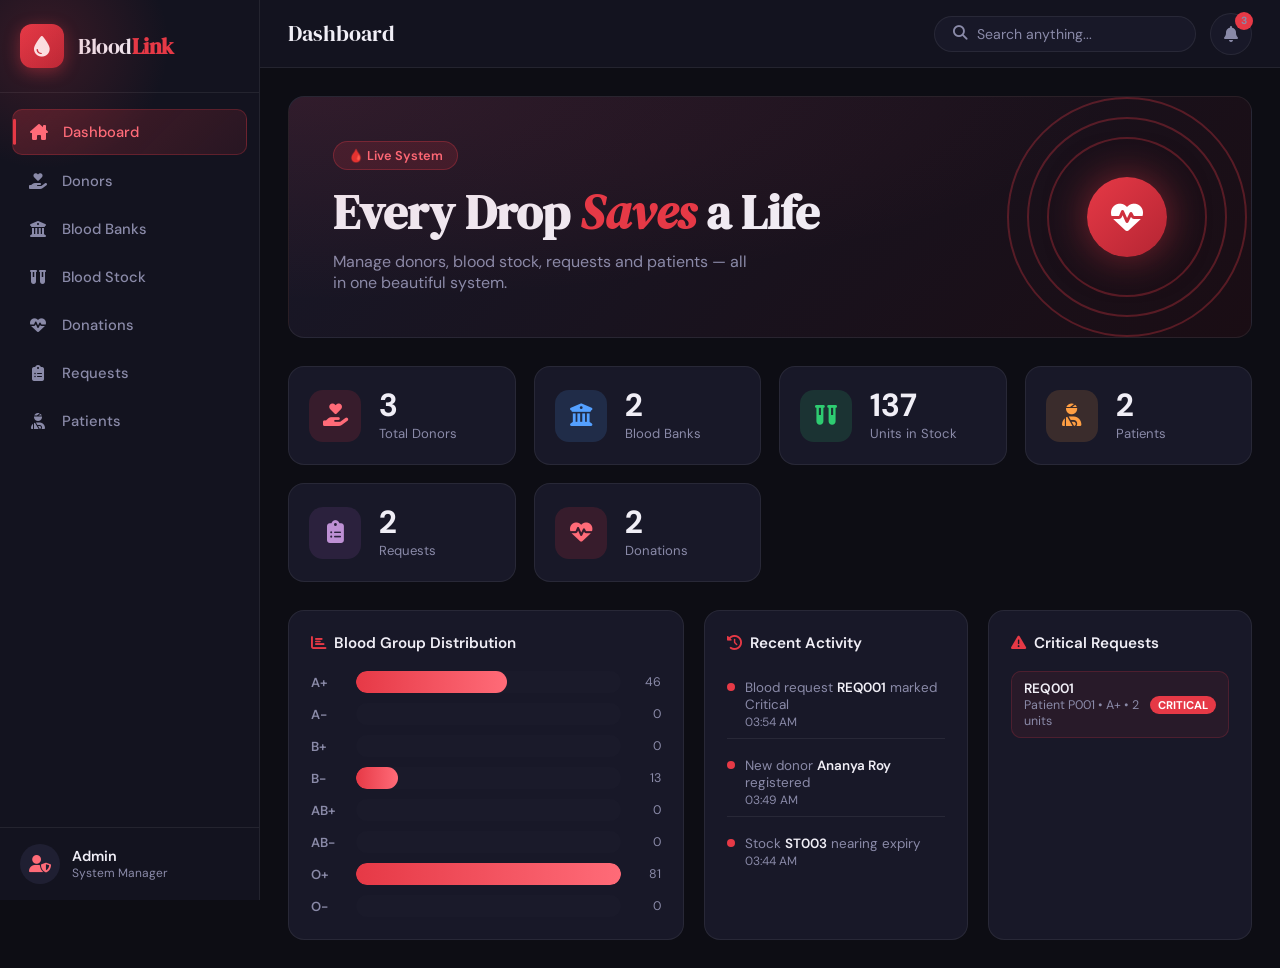
==== index.html @ aa227286 "initial commit" ====
<!DOCTYPE html>
<html lang="en">
<head>
  <meta charset="UTF-8" />
  <meta name="viewport" content="width=device-width, initial-scale=1.0"/>
  <title>BloodLink – Blood Management System</title>
  <link rel="stylesheet" href="style.css" />
  <link href="https://fonts.googleapis.com/css2?family=DM+Serif+Display:ital@0;1&family=DM+Sans:wght@300;400;500;600;700&display=swap" rel="stylesheet"/>
  <link rel="stylesheet" href="https://cdnjs.cloudflare.com/ajax/libs/font-awesome/6.5.0/css/all.min.css"/>
</head>
<body>

<!-- SIDEBAR -->
<aside class="sidebar" id="sidebar">
  <div class="sidebar-logo">
    <div class="logo-icon">
      <i class="fa-solid fa-droplet"></i>
    </div>
    <span class="logo-text">Blood<strong>Link</strong></span>
  </div>
  <nav class="sidebar-nav">
    <a href="#" class="nav-item active" data-section="dashboard"><i class="fa-solid fa-house-chimney"></i><span>Dashboard</span></a>
    <a href="#" class="nav-item" data-section="donors"><i class="fa-solid fa-hand-holding-heart"></i><span>Donors</span></a>
    <a href="#" class="nav-item" data-section="bloodbanks"><i class="fa-solid fa-building-columns"></i><span>Blood Banks</span></a>
    <a href="#" class="nav-item" data-section="bloodstock"><i class="fa-solid fa-vials"></i><span>Blood Stock</span></a>
    <a href="#" class="nav-item" data-section="donations"><i class="fa-solid fa-heart-pulse"></i><span>Donations</span></a>
    <a href="#" class="nav-item" data-section="requests"><i class="fa-solid fa-clipboard-list"></i><span>Requests</span></a>
    <a href="#" class="nav-item" data-section="patients"><i class="fa-solid fa-user-injured"></i><span>Patients</span></a>
  </nav>
  <div class="sidebar-footer">
    <div class="user-info">
      <div class="user-avatar"><i class="fa-solid fa-user-shield"></i></div>
      <div>
        <div class="user-name">Admin</div>
        <div class="user-role">System Manager</div>
      </div>
    </div>
  </div>
</aside>

<!-- MOBILE OVERLAY -->
<div class="overlay" id="overlay" onclick="closeSidebar()"></div>

<!-- MAIN CONTENT -->
<main class="main" id="main">
  <!-- TOPBAR -->
  <header class="topbar">
    <div class="topbar-left">
      <button class="menu-btn" onclick="toggleSidebar()"><i class="fa-solid fa-bars"></i></button>
      <div class="page-title" id="page-title">Dashboard</div>
    </div>
    <div class="topbar-right">
      <div class="search-bar">
        <i class="fa-solid fa-magnifying-glass"></i>
        <input type="text" placeholder="Search anything..." id="global-search"/>
      </div>
      <button class="notif-btn"><i class="fa-solid fa-bell"></i><span class="badge">3</span></button>
    </div>
  </header>

  <!-- ===================== DASHBOARD ===================== -->
  <section class="section active" id="section-dashboard">
    <div class="hero-banner">
      <div class="hero-text">
        <div class="hero-tag">🩸 Live System</div>
        <h1>Every Drop <em>Saves</em> a Life</h1>
        <p>Manage donors, blood stock, requests and patients — all in one beautiful system.</p>
      </div>
      <div class="hero-art">
        <div class="pulse-ring"></div>
        <div class="pulse-ring r2"></div>
        <div class="pulse-ring r3"></div>
        <div class="heart-icon"><i class="fa-solid fa-heart-pulse"></i></div>
      </div>
    </div>

    <div class="stats-grid">
      <div class="stat-card c1"><div class="stat-icon"><i class="fa-solid fa-hand-holding-heart"></i></div><div class="stat-info"><div class="stat-num" id="s-donors">0</div><div class="stat-label">Total Donors</div></div></div>
      <div class="stat-card c2"><div class="stat-icon"><i class="fa-solid fa-building-columns"></i></div><div class="stat-info"><div class="stat-num" id="s-banks">0</div><div class="stat-label">Blood Banks</div></div></div>
      <div class="stat-card c3"><div class="stat-icon"><i class="fa-solid fa-vials"></i></div><div class="stat-info"><div class="stat-num" id="s-stock">0</div><div class="stat-label">Units in Stock</div></div></div>
      <div class="stat-card c4"><div class="stat-icon"><i class="fa-solid fa-user-injured"></i></div><div class="stat-info"><div class="stat-num" id="s-patients">0</div><div class="stat-label">Patients</div></div></div>
      <div class="stat-card c5"><div class="stat-icon"><i class="fa-solid fa-clipboard-list"></i></div><div class="stat-info"><div class="stat-num" id="s-requests">0</div><div class="stat-label">Requests</div></div></div>
      <div class="stat-card c6"><div class="stat-icon"><i class="fa-solid fa-heart-pulse"></i></div><div class="stat-info"><div class="stat-num" id="s-donations">0</div><div class="stat-label">Donations</div></div></div>
    </div>

    <div class="dashboard-bottom">
      <div class="dash-card">
        <h3><i class="fa-solid fa-chart-bar"></i> Blood Group Distribution</h3>
        <div class="blood-chart" id="blood-chart"></div>
      </div>
      <div class="dash-card">
        <h3><i class="fa-solid fa-clock-rotate-left"></i> Recent Activity</h3>
        <ul class="activity-list" id="activity-list">
          <li class="empty-state"><i class="fa-solid fa-inbox"></i> No recent activity</li>
        </ul>
      </div>
      <div class="dash-card">
        <h3><i class="fa-solid fa-triangle-exclamation"></i> Critical Requests</h3>
        <ul class="critical-list" id="critical-list">
          <li class="empty-state"><i class="fa-solid fa-check-circle"></i> No critical requests</li>
        </ul>
      </div>
    </div>
  </section>

  <!-- ===================== DONORS ===================== -->
  <section class="section" id="section-donors">
    <div class="section-header">
      <div>
        <h2>Donors</h2>
        <p>Manage all registered blood donors</p>
      </div>
      <button class="btn-primary" onclick="openModal('donor-modal')"><i class="fa-solid fa-plus"></i> Add Donor</button>
    </div>
    <div class="filter-bar">
      <input type="text" class="filter-input" placeholder="Search donors..." oninput="filterTable('donors-table', this.value)"/>
      <select class="filter-select" id="donor-bg-filter" onchange="filterByBG('donors-table','donor-bg-filter',4)">
        <option value="">All Blood Groups</option>
        <option>A+</option><option>A-</option><option>B+</option><option>B-</option>
        <option>AB+</option><option>AB-</option><option>O+</option><option>O-</option>
      </select>
    </div>
    <div class="table-wrapper">
      <table class="data-table" id="donors-table">
        <thead><tr><th>ID</th><th>Name</th><th>Age</th><th>Gender</th><th>Blood Group</th><th>Last Donation</th><th>Eligibility Date</th><th>Actions</th></tr></thead>
        <tbody id="donors-tbody"><tr><td colspan="8" class="no-data"><i class="fa-solid fa-droplet"></i> No donors yet. Add your first donor!</td></tr></tbody>
      </table>
    </div>
  </section>

  <!-- ===================== BLOOD BANKS ===================== -->
  <section class="section" id="section-bloodbanks">
    <div class="section-header">
      <div><h2>Blood Banks</h2><p>Manage all registered blood banks</p></div>
      <button class="btn-primary" onclick="openModal('bank-modal')"><i class="fa-solid fa-plus"></i> Add Bank</button>
    </div>
    <div class="filter-bar">
      <input type="text" class="filter-input" placeholder="Search banks..." oninput="filterTable('banks-table', this.value)"/>
    </div>
    <div class="table-wrapper">
      <table class="data-table" id="banks-table">
        <thead><tr><th>Bank ID</th><th>Name</th><th>Location</th><th>Contact</th><th>Actions</th></tr></thead>
        <tbody id="banks-tbody"><tr><td colspan="5" class="no-data"><i class="fa-solid fa-building-columns"></i> No blood banks registered yet.</td></tr></tbody>
      </table>
    </div>
  </section>

  <!-- ===================== BLOOD STOCK ===================== -->
  <section class="section" id="section-bloodstock">
    <div class="section-header">
      <div><h2>Blood Stock</h2><p>Monitor inventory across all banks</p></div>
      <button class="btn-primary" onclick="openModal('stock-modal')"><i class="fa-solid fa-plus"></i> Add Stock</button>
    </div>
    <div class="filter-bar">
      <input type="text" class="filter-input" placeholder="Search stock..." oninput="filterTable('stock-table', this.value)"/>
      <select class="filter-select" id="stock-bg-filter" onchange="filterByBG('stock-table','stock-bg-filter',4)">
        <option value="">All Blood Groups</option>
        <option>A+</option><option>A-</option><option>B+</option><option>B-</option>
        <option>AB+</option><option>AB-</option><option>O+</option><option>O-</option>
      </select>
    </div>
    <div class="table-wrapper">
      <table class="data-table" id="stock-table">
        <thead><tr><th>Stock ID</th><th>Bank ID</th><th>Blood Group</th><th>Quantity (units)</th><th>Expiry Date</th><th>Last Updated</th><th>Actions</th></tr></thead>
        <tbody id="stock-tbody"><tr><td colspan="7" class="no-data"><i class="fa-solid fa-vials"></i> No stock records yet.</td></tr></tbody>
      </table>
    </div>
  </section>

  <!-- ===================== DONATIONS ===================== -->
  <section class="section" id="section-donations">
    <div class="section-header">
      <div><h2>Donations</h2><p>Track all blood donation events</p></div>
      <button class="btn-primary" onclick="openModal('donation-modal')"><i class="fa-solid fa-plus"></i> Record Donation</button>
    </div>
    <div class="filter-bar">
      <input type="text" class="filter-input" placeholder="Search donations..." oninput="filterTable('donations-table', this.value)"/>
    </div>
    <div class="table-wrapper">
      <table class="data-table" id="donations-table">
        <thead><tr><th>Donation ID</th><th>Donor ID</th><th>Bank ID</th><th>Date</th><th>Quantity (units)</th><th>Actions</th></tr></thead>
        <tbody id="donations-tbody"><tr><td colspan="6" class="no-data"><i class="fa-solid fa-heart-pulse"></i> No donations recorded yet.</td></tr></tbody>
      </table>
    </div>
  </section>

  <!-- ===================== REQUESTS ===================== -->
  <section class="section" id="section-requests">
    <div class="section-header">
      <div><h2>Blood Requests</h2><p>Handle patient blood requests</p></div>
      <button class="btn-primary" onclick="openModal('request-modal')"><i class="fa-solid fa-plus"></i> New Request</button>
    </div>
    <div class="filter-bar">
      <input type="text" class="filter-input" placeholder="Search requests..." oninput="filterTable('requests-table', this.value)"/>
      <select class="filter-select" id="req-priority-filter" onchange="filterByStatus('requests-table','req-priority-filter',5)">
        <option value="">All Priorities</option>
        <option>Critical</option><option>High</option><option>Medium</option><option>Low</option>
      </select>
      <select class="filter-select" id="req-status-filter" onchange="filterByStatus('requests-table','req-status-filter',6)">
        <option value="">All Statuses</option>
        <option>Pending</option><option>Approved</option><option>Fulfilled</option><option>Rejected</option>
      </select>
    </div>
    <div class="table-wrapper">
      <table class="data-table" id="requests-table">
        <thead><tr><th>Request ID</th><th>Patient ID</th><th>Blood Group</th><th>Quantity</th><th>Bank ID</th><th>Priority</th><th>Status</th><th>Date</th><th>Actions</th></tr></thead>
        <tbody id="requests-tbody"><tr><td colspan="9" class="no-data"><i class="fa-solid fa-clipboard-list"></i> No requests yet.</td></tr></tbody>
      </table>
    </div>
  </section>

  <!-- ===================== PATIENTS ===================== -->
  <section class="section" id="section-patients">
    <div class="section-header">
      <div><h2>Patients</h2><p>Manage patient records</p></div>
      <button class="btn-primary" onclick="openModal('patient-modal')"><i class="fa-solid fa-plus"></i> Add Patient</button>
    </div>
    <div class="filter-bar">
      <input type="text" class="filter-input" placeholder="Search patients..." oninput="filterTable('patients-table', this.value)"/>
      <select class="filter-select" id="patient-bg-filter" onchange="filterByBG('patients-table','patient-bg-filter',4)">
        <option value="">All Blood Groups</option>
        <option>A+</option><option>A-</option><option>B+</option><option>B-</option>
        <option>AB+</option><option>AB-</option><option>O+</option><option>O-</option>
      </select>
    </div>
    <div class="table-wrapper">
      <table class="data-table" id="patients-table">
        <thead><tr><th>Patient ID</th><th>Name</th><th>Age</th><th>Gender</th><th>Blood Group</th><th>Disease</th><th>Actions</th></tr></thead>
        <tbody id="patients-tbody"><tr><td colspan="7" class="no-data"><i class="fa-solid fa-user-injured"></i> No patients registered yet.</td></tr></tbody>
      </table>
    </div>
  </section>
</main>

<!-- ======== MODALS ======== -->

<!-- DONOR MODAL -->
<div class="modal-overlay" id="donor-modal">
  <div class="modal">
    <div class="modal-header"><h3><i class="fa-solid fa-hand-holding-heart"></i> <span id="donor-modal-title">Add Donor</span></h3><button onclick="closeModal('donor-modal')"><i class="fa-solid fa-xmark"></i></button></div>
    <form class="modal-form" onsubmit="saveDonor(event)">
      <input type="hidden" id="donor-edit-id"/>
      <div class="form-row">
        <div class="form-group"><label>Donor ID</label><input type="text" id="d-id" placeholder="e.g. D001" required/></div>
        <div class="form-group"><label>Full Name</label><input type="text" id="d-name" placeholder="John Doe" required/></div>
      </div>
      <div class="form-row">
        <div class="form-group"><label>Age</label><input type="number" id="d-age" min="18" max="65" placeholder="18-65" required/></div>
        <div class="form-group"><label>Gender</label>
          <select id="d-gender" required><option value="">Select</option><option>Male</option><option>Female</option><option>Other</option></select>
        </div>
      </div>
      <div class="form-row">
        <div class="form-group"><label>Blood Group</label>
          <select id="d-bg" required><option value="">Select</option><option>A+</option><option>A-</option><option>B+</option><option>B-</option><option>AB+</option><option>AB-</option><option>O+</option><option>O-</option></select>
        </div>
        <div class="form-group"><label>Last Donation Date</label><input type="date" id="d-last"/></div>
      </div>
      <div class="form-group"><label>Eligibility Date</label><input type="date" id="d-eligibility" required/></div>
      <div class="modal-actions"><button type="button" class="btn-secondary" onclick="closeModal('donor-modal')">Cancel</button><button type="submit" class="btn-primary">Save Donor</button></div>
    </form>
  </div>
</div>

<!-- BLOOD BANK MODAL -->
<div class="modal-overlay" id="bank-modal">
  <div class="modal">
    <div class="modal-header"><h3><i class="fa-solid fa-building-columns"></i> <span id="bank-modal-title">Add Blood Bank</span></h3><button onclick="closeModal('bank-modal')"><i class="fa-solid fa-xmark"></i></button></div>
    <form class="modal-form" onsubmit="saveBank(event)">
      <input type="hidden" id="bank-edit-id"/>
      <div class="form-row">
        <div class="form-group"><label>Bank ID</label><input type="text" id="b-id" placeholder="e.g. BB001" required/></div>
        <div class="form-group"><label>Bank Name</label><input type="text" id="b-name" placeholder="City Blood Bank" required/></div>
      </div>
      <div class="form-group"><label>Location</label><input type="text" id="b-location" placeholder="123 Main St, City" required/></div>
      <div class="form-group"><label>Contact Number</label><input type="tel" id="b-contact" placeholder="+91 99999 99999" required/></div>
      <div class="modal-actions"><button type="button" class="btn-secondary" onclick="closeModal('bank-modal')">Cancel</button><button type="submit" class="btn-primary">Save Bank</button></div>
    </form>
  </div>
</div>

<!-- BLOOD STOCK MODAL -->
<div class="modal-overlay" id="stock-modal">
  <div class="modal">
    <div class="modal-header"><h3><i class="fa-solid fa-vials"></i> <span id="stock-modal-title">Add Blood Stock</span></h3><button onclick="closeModal('stock-modal')"><i class="fa-solid fa-xmark"></i></button></div>
    <form class="modal-form" onsubmit="saveStock(event)">
      <input type="hidden" id="stock-edit-id"/>
      <div class="form-row">
        <div class="form-group"><label>Stock ID</label><input type="text" id="s-id" placeholder="e.g. ST001" required/></div>
        <div class="form-group"><label>Bank ID</label><input type="text" id="s-bank" placeholder="e.g. BB001" required/></div>
      </div>
      <div class="form-row">
        <div class="form-group"><label>Blood Group</label>
          <select id="s-bg" required><option value="">Select</option><option>A+</option><option>A-</option><option>B+</option><option>B-</option><option>AB+</option><option>AB-</option><option>O+</option><option>O-</option></select>
        </div>
        <div class="form-group"><label>Quantity (units)</label><input type="number" id="s-qty" min="1" placeholder="e.g. 50" required/></div>
      </div>
      <div class="form-row">
        <div class="form-group"><label>Expiry Date</label><input type="date" id="s-expiry" required/></div>
        <div class="form-group"><label>Last Updated</label><input type="date" id="s-last" required/></div>
      </div>
      <div class="modal-actions"><button type="button" class="btn-secondary" onclick="closeModal('stock-modal')">Cancel</button><button type="submit" class="btn-primary">Save Stock</button></div>
    </form>
  </div>
</div>

<!-- DONATION MODAL -->
<div class="modal-overlay" id="donation-modal">
  <div class="modal">
    <div class="modal-header"><h3><i class="fa-solid fa-heart-pulse"></i> <span id="donation-modal-title">Record Donation</span></h3><button onclick="closeModal('donation-modal')"><i class="fa-solid fa-xmark"></i></button></div>
    <form class="modal-form" onsubmit="saveDonation(event)">
      <input type="hidden" id="donation-edit-id"/>
      <div class="form-row">
        <div class="form-group"><label>Donation ID</label><input type="text" id="dn-id" placeholder="e.g. DON001" required/></div>
        <div class="form-group"><label>Donor ID</label><input type="text" id="dn-donor" placeholder="e.g. D001" required/></div>
      </div>
      <div class="form-row">
        <div class="form-group"><label>Bank ID</label><input type="text" id="dn-bank" placeholder="e.g. BB001" required/></div>
        <div class="form-group"><label>Quantity (units)</label><input type="number" id="dn-qty" min="1" placeholder="e.g. 1" required/></div>
      </div>
      <div class="form-group"><label>Donation Date</label><input type="date" id="dn-date" required/></div>
      <div class="modal-actions"><button type="button" class="btn-secondary" onclick="closeModal('donation-modal')">Cancel</button><button type="submit" class="btn-primary">Save Donation</button></div>
    </form>
  </div>
</div>

<!-- REQUEST MODAL -->
<div class="modal-overlay" id="request-modal">
  <div class="modal">
    <div class="modal-header"><h3><i class="fa-solid fa-clipboard-list"></i> <span id="request-modal-title">New Blood Request</span></h3><button onclick="closeModal('request-modal')"><i class="fa-solid fa-xmark"></i></button></div>
    <form class="modal-form" onsubmit="saveRequest(event)">
      <input type="hidden" id="request-edit-id"/>
      <div class="form-row">
        <div class="form-group"><label>Request ID</label><input type="text" id="r-id" placeholder="e.g. REQ001" required/></div>
        <div class="form-group"><label>Patient ID</label><input type="text" id="r-patient" placeholder="e.g. P001" required/></div>
      </div>
      <div class="form-row">
        <div class="form-group"><label>Blood Group</label>
          <select id="r-bg" required><option value="">Select</option><option>A+</option><option>A-</option><option>B+</option><option>B-</option><option>AB+</option><option>AB-</option><option>O+</option><option>O-</option></select>
        </div>
        <div class="form-group"><label>Quantity (units)</label><input type="number" id="r-qty" min="1" placeholder="e.g. 2" required/></div>
      </div>
      <div class="form-row">
        <div class="form-group"><label>Bank ID</label><input type="text" id="r-bank" placeholder="e.g. BB001" required/></div>
        <div class="form-group"><label>Priority Level</label>
          <select id="r-priority" required><option value="">Select</option><option>Critical</option><option>High</option><option>Medium</option><option>Low</option></select>
        </div>
      </div>
      <div class="form-row">
        <div class="form-group"><label>Status</label>
          <select id="r-status" required><option value="">Select</option><option>Pending</option><option>Approved</option><option>Fulfilled</option><option>Rejected</option></select>
        </div>
        <div class="form-group"><label>Request Date</label><input type="date" id="r-date" required/></div>
      </div>
      <div class="modal-actions"><button type="button" class="btn-secondary" onclick="closeModal('request-modal')">Cancel</button><button type="submit" class="btn-primary">Save Request</button></div>
    </form>
  </div>
</div>

<!-- PATIENT MODAL -->
<div class="modal-overlay" id="patient-modal">
  <div class="modal">
    <div class="modal-header"><h3><i class="fa-solid fa-user-injured"></i> <span id="patient-modal-title">Add Patient</span></h3><button onclick="closeModal('patient-modal')"><i class="fa-solid fa-xmark"></i></button></div>
    <form class="modal-form" onsubmit="savePatient(event)">
      <input type="hidden" id="patient-edit-id"/>
      <div class="form-row">
        <div class="form-group"><label>Patient ID</label><input type="text" id="p-id" placeholder="e.g. P001" required/></div>
        <div class="form-group"><label>Full Name</label><input type="text" id="p-name" placeholder="Jane Doe" required/></div>
      </div>
      <div class="form-row">
        <div class="form-group"><label>Age</label><input type="number" id="p-age" min="1" placeholder="e.g. 35" required/></div>
        <div class="form-group"><label>Gender</label>
          <select id="p-gender" required><option value="">Select</option><option>Male</option><option>Female</option><option>Other</option></select>
        </div>
      </div>
      <div class="form-row">
        <div class="form-group"><label>Blood Group</label>
          <select id="p-bg" required><option value="">Select</option><option>A+</option><option>A-</option><option>B+</option><option>B-</option><option>AB+</option><option>AB-</option><option>O+</option><option>O-</option></select>
        </div>
        <div class="form-group"><label>Disease / Condition</label><input type="text" id="p-disease" placeholder="e.g. Thalassemia" required/></div>
      </div>
      <div class="modal-actions"><button type="button" class="btn-secondary" onclick="closeModal('patient-modal')">Cancel</button><button type="submit" class="btn-primary">Save Patient</button></div>
    </form>
  </div>
</div>

<!-- DELETE CONFIRM MODAL -->
<div class="modal-overlay" id="delete-modal">
  <div class="modal modal-sm">
    <div class="modal-header"><h3><i class="fa-solid fa-triangle-exclamation"></i> Confirm Delete</h3><button onclick="closeModal('delete-modal')"><i class="fa-solid fa-xmark"></i></button></div>
    <div style="padding:1.5rem;text-align:center">
      <p style="margin-bottom:1.5rem;color:var(--text-muted)">Are you sure you want to delete this record? This action cannot be undone.</p>
      <div class="modal-actions" style="justify-content:center">
        <button class="btn-secondary" onclick="closeModal('delete-modal')">Cancel</button>
        <button class="btn-danger" id="confirm-delete-btn">Delete</button>
      </div>
    </div>
  </div>
</div>

<!-- TOAST -->
<div class="toast" id="toast"></div>

<script src="app.js"></script>
</body>
</html>
---- style.css ----
/* ===== VARIABLES ===== */
:root {
  --red: #e63946;
  --red-dark: #b52533;
  --red-light: #ff6b78;
  --red-glow: rgba(230, 57, 70, 0.18);
  --bg: #0d0d14;
  --bg2: #13131f;
  --bg3: #1a1a2a;
  --card: #181828;
  --card2: #1f1f32;
  --border: rgba(255,255,255,0.07);
  --text: #f0eef6;
  --text-muted: #8a8aa8;
  --text-dim: #5a5a72;
  --accent: #e63946;
  --accent2: #ff9f43;
  --accent3: #54a0ff;
  --success: #2ecc71;
  --warning: #ff9f43;
  --info: #54a0ff;
  --sidebar-w: 260px;
  --topbar-h: 68px;
  --radius: 16px;
  --radius-sm: 10px;
  --shadow: 0 8px 32px rgba(0,0,0,0.5);
  --font-display: 'DM Serif Display', serif;
  --font-body: 'DM Sans', sans-serif;
  --transition: 0.3s cubic-bezier(0.4, 0, 0.2, 1);
}

/* ===== RESET ===== */
*, *::before, *::after { box-sizing: border-box; margin: 0; padding: 0; }
html { scroll-behavior: smooth; }
body {
  font-family: var(--font-body);
  background: var(--bg);
  color: var(--text);
  min-height: 100vh;
  overflow-x: hidden;
}
a { text-decoration: none; color: inherit; }
button { cursor: pointer; border: none; background: none; font-family: inherit; }
input, select, textarea { font-family: inherit; }

/* ===== SCROLLBAR ===== */
::-webkit-scrollbar { width: 6px; height: 6px; }
::-webkit-scrollbar-track { background: var(--bg); }
::-webkit-scrollbar-thumb { background: var(--card2); border-radius: 999px; }

/* ===== SIDEBAR ===== */
.sidebar {
  position: fixed;
  top: 0; left: 0;
  width: var(--sidebar-w);
  height: 100vh;
  background: var(--bg2);
  border-right: 1px solid var(--border);
  display: flex;
  flex-direction: column;
  z-index: 200;
  transition: transform var(--transition);
  overflow: hidden;
}
.sidebar::before {
  content: '';
  position: absolute;
  top: -80px; left: -80px;
  width: 250px; height: 250px;
  background: radial-gradient(circle, var(--red-glow) 0%, transparent 70%);
  pointer-events: none;
}
.sidebar-logo {
  display: flex;
  align-items: center;
  gap: 14px;
  padding: 24px 20px;
  border-bottom: 1px solid var(--border);
}
.logo-icon {
  width: 44px; height: 44px;
  background: linear-gradient(135deg, var(--red), var(--red-dark));
  border-radius: 12px;
  display: flex;
  align-items: center;
  justify-content: center;
  font-size: 1.3rem;
  color: #fff;
  box-shadow: 0 4px 16px rgba(230,57,70,0.4);
  animation: heartbeat 2s ease-in-out infinite;
}
@keyframes heartbeat {
  0%, 100% { transform: scale(1); }
  50% { transform: scale(1.08); }
}
.logo-text {
  font-family: var(--font-display);
  font-size: 1.4rem;
  color: var(--text);
  letter-spacing: -0.5px;
}
.logo-text strong { color: var(--red); }

.sidebar-nav {
  flex: 1;
  padding: 16px 12px;
  display: flex;
  flex-direction: column;
  gap: 4px;
  overflow-y: auto;
}
.nav-item {
  display: flex;
  align-items: center;
  gap: 14px;
  padding: 12px 16px;
  border-radius: var(--radius-sm);
  color: var(--text-muted);
  font-weight: 500;
  font-size: 0.92rem;
  transition: all var(--transition);
  position: relative;
}
.nav-item i {
  width: 20px;
  text-align: center;
  font-size: 1rem;
  flex-shrink: 0;
}
.nav-item:hover {
  background: var(--red-glow);
  color: var(--text);
  transform: translateX(4px);
}
.nav-item.active {
  background: linear-gradient(135deg, rgba(230,57,70,0.25), rgba(230,57,70,0.1));
  color: var(--red-light);
  border: 1px solid rgba(230,57,70,0.25);
}
.nav-item.active::before {
  content: '';
  position: absolute;
  left: 0; top: 50%;
  transform: translateY(-50%);
  height: 60%;
  width: 3px;
  background: var(--red);
  border-radius: 999px;
}

.sidebar-footer {
  padding: 16px 20px;
  border-top: 1px solid var(--border);
}
.user-info {
  display: flex;
  align-items: center;
  gap: 12px;
}
.user-avatar {
  width: 40px; height: 40px;
  background: var(--card2);
  border-radius: 50%;
  display: flex;
  align-items: center;
  justify-content: center;
  color: var(--red-light);
  font-size: 1.1rem;
}
.user-name { font-weight: 600; font-size: 0.9rem; }
.user-role { font-size: 0.75rem; color: var(--text-muted); }

/* ===== MAIN ===== */
.main {
  margin-left: var(--sidebar-w);
  min-height: 100vh;
  display: flex;
  flex-direction: column;
  transition: margin-left var(--transition);
}

/* ===== TOPBAR ===== */
.topbar {
  height: var(--topbar-h);
  background: var(--bg2);
  border-bottom: 1px solid var(--border);
  display: flex;
  align-items: center;
  justify-content: space-between;
  padding: 0 28px;
  position: sticky;
  top: 0;
  z-index: 100;
}
.topbar-left { display: flex; align-items: center; gap: 16px; }
.menu-btn {
  width: 40px; height: 40px;
  border-radius: var(--radius-sm);
  background: var(--card);
  color: var(--text);
  font-size: 1.1rem;
  display: none;
  align-items: center;
  justify-content: center;
  transition: background var(--transition);
}
.menu-btn:hover { background: var(--card2); }
.page-title {
  font-family: var(--font-display);
  font-size: 1.35rem;
  color: var(--text);
}

.topbar-right { display: flex; align-items: center; gap: 14px; }
.search-bar {
  display: flex;
  align-items: center;
  gap: 10px;
  background: var(--card);
  border: 1px solid var(--border);
  border-radius: 999px;
  padding: 8px 18px;
}
.search-bar i { color: var(--text-muted); font-size: 0.9rem; }
.search-bar input {
  background: none;
  border: none;
  outline: none;
  color: var(--text);
  font-size: 0.88rem;
  width: 200px;
}
.search-bar input::placeholder { color: var(--text-muted); }

.notif-btn {
  width: 42px; height: 42px;
  background: var(--card);
  border: 1px solid var(--border);
  border-radius: 50%;
  display: flex;
  align-items: center;
  justify-content: center;
  color: var(--text-muted);
  font-size: 1rem;
  position: relative;
  transition: all var(--transition);
}
.notif-btn:hover { background: var(--card2); color: var(--text); }
.badge {
  position: absolute;
  top: -2px; right: -2px;
  width: 18px; height: 18px;
  background: var(--red);
  border-radius: 50%;
  font-size: 0.65rem;
  font-weight: 700;
  display: flex;
  align-items: center;
  justify-content: center;
}

/* ===== SECTIONS ===== */
.section { display: none; padding: 28px; animation: fadeInUp 0.4s ease; }
.section.active { display: block; }
@keyframes fadeInUp {
  from { opacity: 0; transform: translateY(20px); }
  to { opacity: 1; transform: translateY(0); }
}

/* ===== HERO BANNER ===== */
.hero-banner {
  background: linear-gradient(135deg, var(--card) 0%, #1a0d14 100%);
  border: 1px solid var(--border);
  border-radius: var(--radius);
  padding: 40px 44px;
  display: flex;
  align-items: center;
  justify-content: space-between;
  margin-bottom: 28px;
  overflow: hidden;
  position: relative;
}
.hero-banner::before {
  content: '';
  position: absolute;
  top: 0; left: 0;
  right: 0; bottom: 0;
  background: radial-gradient(ellipse at top left, rgba(230,57,70,0.12) 0%, transparent 60%);
  pointer-events: none;
}
.hero-tag {
  display: inline-flex;
  align-items: center;
  gap: 6px;
  background: rgba(230,57,70,0.15);
  border: 1px solid rgba(230,57,70,0.3);
  color: var(--red-light);
  padding: 5px 14px;
  border-radius: 999px;
  font-size: 0.8rem;
  font-weight: 600;
  margin-bottom: 16px;
  width: fit-content;
}
.hero-text h1 {
  font-family: var(--font-display);
  font-size: 3rem;
  line-height: 1.1;
  margin-bottom: 12px;
}
.hero-text h1 em { color: var(--red); font-style: italic; }
.hero-text p { color: var(--text-muted); font-size: 1rem; max-width: 420px; }

.hero-art {
  position: relative;
  width: 160px; height: 160px;
  flex-shrink: 0;
}
.pulse-ring {
  position: absolute;
  border: 2px solid rgba(230,57,70,0.3);
  border-radius: 50%;
  animation: pulseRing 2.5s ease-out infinite;
}
.pulse-ring { inset: 0; }
.pulse-ring.r2 { inset: -20px; animation-delay: 0.8s; }
.pulse-ring.r3 { inset: -40px; animation-delay: 1.6s; }
@keyframes pulseRing {
  0% { transform: scale(0.9); opacity: 1; }
  100% { transform: scale(1.2); opacity: 0; }
}
.heart-icon {
  position: absolute;
  inset: 50%; transform: translate(-50%,-50%);
  width: 80px; height: 80px;
  background: linear-gradient(135deg, var(--red), var(--red-dark));
  border-radius: 50%;
  display: flex;
  align-items: center;
  justify-content: center;
  font-size: 2rem;
  color: #fff;
  box-shadow: 0 0 40px rgba(230,57,70,0.5);
}

/* ===== STATS GRID ===== */
.stats-grid {
  display: grid;
  grid-template-columns: repeat(auto-fill, minmax(200px, 1fr));
  gap: 18px;
  margin-bottom: 28px;
}
.stat-card {
  background: var(--card);
  border: 1px solid var(--border);
  border-radius: var(--radius);
  padding: 22px 20px;
  display: flex;
  align-items: center;
  gap: 18px;
  transition: transform var(--transition), box-shadow var(--transition);
  cursor: default;
}
.stat-card:hover { transform: translateY(-4px); box-shadow: var(--shadow); }
.stat-icon {
  width: 52px; height: 52px;
  border-radius: 14px;
  display: flex;
  align-items: center;
  justify-content: center;
  font-size: 1.4rem;
  flex-shrink: 0;
}
.c1 .stat-icon { background: rgba(230,57,70,0.15); color: var(--red-light); }
.c2 .stat-icon { background: rgba(84,160,255,0.15); color: var(--info); }
.c3 .stat-icon { background: rgba(46,204,113,0.15); color: var(--success); }
.c4 .stat-icon { background: rgba(255,159,67,0.15); color: var(--warning); }
.c5 .stat-icon { background: rgba(155,89,182,0.15); color: #be90d4; }
.c6 .stat-icon { background: rgba(230,57,70,0.15); color: var(--red-light); }

.stat-num {
  font-size: 2rem;
  font-weight: 700;
  color: var(--text);
  line-height: 1;
}
.stat-label { color: var(--text-muted); font-size: 0.82rem; margin-top: 4px; }

/* ===== DASHBOARD BOTTOM ===== */
.dashboard-bottom {
  display: grid;
  grid-template-columns: 1.5fr 1fr 1fr;
  gap: 20px;
}
.dash-card {
  background: var(--card);
  border: 1px solid var(--border);
  border-radius: var(--radius);
  padding: 22px;
  overflow: hidden;
}
.dash-card h3 {
  font-size: 0.95rem;
  font-weight: 600;
  margin-bottom: 18px;
  display: flex;
  align-items: center;
  gap: 8px;
  color: var(--text);
}
.dash-card h3 i { color: var(--red); }

/* Blood Chart */
.blood-chart { display: flex; flex-direction: column; gap: 10px; }
.chart-row { display: flex; align-items: center; gap: 10px; font-size: 0.82rem; }
.chart-label { width: 35px; font-weight: 600; color: var(--text-muted); flex-shrink: 0; }
.chart-bar-wrap { flex: 1; height: 22px; background: var(--bg3); border-radius: 999px; overflow: hidden; }
.chart-bar { height: 100%; border-radius: 999px; background: linear-gradient(90deg, var(--red), var(--red-light)); transition: width 1s ease; }
.chart-val { width: 30px; text-align: right; color: var(--text-muted); font-size: 0.78rem; }

/* Activity List */
.activity-list, .critical-list { list-style: none; display: flex; flex-direction: column; gap: 10px; }
.activity-item {
  display: flex;
  align-items: flex-start;
  gap: 10px;
  font-size: 0.84rem;
  color: var(--text-muted);
  padding: 8px 0;
  border-bottom: 1px solid var(--border);
}
.activity-item:last-child { border-bottom: none; }
.activity-dot {
  width: 8px; height: 8px;
  border-radius: 50%;
  background: var(--red);
  margin-top: 4px;
  flex-shrink: 0;
}
.activity-item span { color: var(--text); font-weight: 600; }

.critical-item {
  display: flex;
  align-items: center;
  justify-content: space-between;
  padding: 8px 12px;
  background: rgba(230,57,70,0.08);
  border: 1px solid rgba(230,57,70,0.2);
  border-radius: var(--radius-sm);
  font-size: 0.82rem;
}
.crit-badge {
  background: var(--red);
  color: #fff;
  font-size: 0.7rem;
  font-weight: 700;
  padding: 2px 8px;
  border-radius: 999px;
  animation: blinkBadge 1.5s ease-in-out infinite;
}
@keyframes blinkBadge {
  0%,100% { opacity: 1; }
  50% { opacity: 0.5; }
}

.empty-state {
  color: var(--text-dim);
  font-size: 0.85rem;
  display: flex;
  align-items: center;
  gap: 8px;
  padding: 12px;
}

/* ===== SECTION HEADER ===== */
.section-header {
  display: flex;
  align-items: center;
  justify-content: space-between;
  margin-bottom: 22px;
}
.section-header h2 {
  font-family: var(--font-display);
  font-size: 1.9rem;
}
.section-header p { color: var(--text-muted); font-size: 0.88rem; }

/* ===== FILTER BAR ===== */
.filter-bar {
  display: flex;
  gap: 12px;
  margin-bottom: 18px;
  flex-wrap: wrap;
}
.filter-input {
  flex: 1;
  min-width: 200px;
  background: var(--card);
  border: 1px solid var(--border);
  border-radius: 999px;
  padding: 9px 18px;
  color: var(--text);
  font-size: 0.88rem;
  outline: none;
  transition: border-color var(--transition);
}
.filter-input:focus { border-color: var(--red); }
.filter-input::placeholder { color: var(--text-muted); }
.filter-select {
  background: var(--card);
  border: 1px solid var(--border);
  border-radius: 999px;
  padding: 9px 18px;
  color: var(--text);
  font-size: 0.88rem;
  outline: none;
  cursor: pointer;
  transition: border-color var(--transition);
}
.filter-select:focus { border-color: var(--red); }

/* ===== TABLE ===== */
.table-wrapper {
  background: var(--card);
  border: 1px solid var(--border);
  border-radius: var(--radius);
  overflow: auto;
}
.data-table { width: 100%; border-collapse: collapse; white-space: nowrap; }
.data-table thead th {
  background: var(--bg3);
  padding: 14px 18px;
  text-align: left;
  font-size: 0.8rem;
  font-weight: 600;
  color: var(--text-muted);
  text-transform: uppercase;
  letter-spacing: 0.05em;
  border-bottom: 1px solid var(--border);
}
.data-table tbody tr {
  border-bottom: 1px solid var(--border);
  transition: background var(--transition);
}
.data-table tbody tr:last-child { border-bottom: none; }
.data-table tbody tr:hover { background: var(--card2); }
.data-table tbody td { padding: 13px 18px; font-size: 0.88rem; color: var(--text-muted); }
.data-table tbody td:first-child { color: var(--text); font-weight: 600; }
.no-data {
  text-align: center !important;
  color: var(--text-dim) !important;
  font-style: italic;
  padding: 40px !important;
}
.no-data i { margin-right: 8px; }

/* Blood Group Badge */
.bg-badge {
  display: inline-flex;
  align-items: center;
  justify-content: center;
  min-width: 44px;
  padding: 3px 10px;
  border-radius: 999px;
  font-size: 0.8rem;
  font-weight: 700;
  background: rgba(230,57,70,0.15);
  color: var(--red-light);
  border: 1px solid rgba(230,57,70,0.25);
}

/* Status Badges */
.status-badge {
  display: inline-flex;
  align-items: center;
  gap: 5px;
  padding: 3px 12px;
  border-radius: 999px;
  font-size: 0.78rem;
  font-weight: 600;
}
.status-badge::before { content: ''; width: 6px; height: 6px; border-radius: 50%; background: currentColor; }
.status-pending { background: rgba(255,159,67,0.15); color: var(--warning); }
.status-approved { background: rgba(46,204,113,0.15); color: var(--success); }
.status-fulfilled { background: rgba(84,160,255,0.15); color: var(--info); }
.status-rejected { background: rgba(230,57,70,0.15); color: var(--red-light); }

.priority-badge { padding: 3px 10px; border-radius: 999px; font-size: 0.78rem; font-weight: 700; }
.priority-critical { background: rgba(230,57,70,0.2); color: var(--red-light); animation: blinkBadge 1.5s infinite; }
.priority-high { background: rgba(255,159,67,0.2); color: var(--warning); }
.priority-medium { background: rgba(84,160,255,0.2); color: var(--info); }
.priority-low { background: rgba(46,204,113,0.2); color: var(--success); }

/* Action Buttons */
.action-btns { display: flex; gap: 8px; }
.btn-icon {
  width: 32px; height: 32px;
  border-radius: 8px;
  display: flex;
  align-items: center;
  justify-content: center;
  font-size: 0.82rem;
  transition: all var(--transition);
}
.btn-icon-edit { background: rgba(84,160,255,0.15); color: var(--info); }
.btn-icon-edit:hover { background: rgba(84,160,255,0.3); transform: scale(1.1); }
.btn-icon-del { background: rgba(230,57,70,0.15); color: var(--red-light); }
.btn-icon-del:hover { background: rgba(230,57,70,0.3); transform: scale(1.1); }

/* ===== BUTTONS ===== */
.btn-primary {
  display: inline-flex;
  align-items: center;
  gap: 8px;
  background: linear-gradient(135deg, var(--red), var(--red-dark));
  color: #fff;
  border-radius: 999px;
  padding: 10px 24px;
  font-size: 0.9rem;
  font-weight: 600;
  font-family: var(--font-body);
  transition: all var(--transition);
  box-shadow: 0 4px 16px rgba(230,57,70,0.3);
}
.btn-primary:hover { transform: translateY(-2px); box-shadow: 0 8px 24px rgba(230,57,70,0.45); }
.btn-primary:active { transform: translateY(0); }

.btn-secondary {
  display: inline-flex;
  align-items: center;
  gap: 8px;
  background: var(--card2);
  color: var(--text);
  border: 1px solid var(--border);
  border-radius: 999px;
  padding: 10px 24px;
  font-size: 0.9rem;
  font-weight: 600;
  font-family: var(--font-body);
  transition: all var(--transition);
}
.btn-secondary:hover { background: var(--bg3); }

.btn-danger {
  display: inline-flex;
  align-items: center;
  gap: 8px;
  background: linear-gradient(135deg, var(--red), var(--red-dark));
  color: #fff;
  border-radius: 999px;
  padding: 10px 24px;
  font-size: 0.9rem;
  font-weight: 600;
  font-family: var(--font-body);
  transition: all var(--transition);
}
.btn-danger:hover { box-shadow: 0 8px 24px rgba(230,57,70,0.45); }

/* ===== MODALS ===== */
.modal-overlay {
  position: fixed;
  inset: 0;
  background: rgba(0,0,0,0.7);
  backdrop-filter: blur(6px);
  display: flex;
  align-items: center;
  justify-content: center;
  z-index: 1000;
  opacity: 0;
  pointer-events: none;
  transition: opacity var(--transition);
  padding: 20px;
}
.modal-overlay.active { opacity: 1; pointer-events: all; }

.modal {
  background: var(--bg2);
  border: 1px solid var(--border);
  border-radius: var(--radius);
  width: 100%;
  max-width: 600px;
  max-height: 90vh;
  overflow-y: auto;
  transform: translateY(30px) scale(0.97);
  transition: transform var(--transition);
  box-shadow: 0 30px 80px rgba(0,0,0,0.7);
}
.modal-overlay.active .modal { transform: translateY(0) scale(1); }
.modal-sm { max-width: 400px; }

.modal-header {
  display: flex;
  align-items: center;
  justify-content: space-between;
  padding: 22px 24px;
  border-bottom: 1px solid var(--border);
  position: sticky;
  top: 0;
  background: var(--bg2);
  z-index: 10;
}
.modal-header h3 {
  font-size: 1.1rem;
  font-weight: 600;
  display: flex;
  align-items: center;
  gap: 10px;
  color: var(--text);
}
.modal-header h3 i { color: var(--red); }
.modal-header button {
  width: 34px; height: 34px;
  border-radius: 8px;
  background: var(--card);
  color: var(--text-muted);
  display: flex;
  align-items: center;
  justify-content: center;
  font-size: 1rem;
  transition: all var(--transition);
}
.modal-header button:hover { background: var(--card2); color: var(--text); }

.modal-form { padding: 24px; display: flex; flex-direction: column; gap: 16px; }
.form-row { display: grid; grid-template-columns: 1fr 1fr; gap: 16px; }
.form-group { display: flex; flex-direction: column; gap: 6px; }
.form-group label { font-size: 0.82rem; font-weight: 600; color: var(--text-muted); text-transform: uppercase; letter-spacing: 0.04em; }
.form-group input, .form-group select {
  background: var(--card);
  border: 1px solid var(--border);
  border-radius: var(--radius-sm);
  padding: 11px 14px;
  color: var(--text);
  font-size: 0.9rem;
  outline: none;
  transition: border-color var(--transition);
}
.form-group input:focus, .form-group select:focus { border-color: var(--red); }
.form-group input::placeholder { color: var(--text-dim); }
.form-group select option { background: var(--bg2); }

.modal-actions {
  display: flex;
  gap: 12px;
  justify-content: flex-end;
  padding-top: 4px;
}

/* ===== OVERLAY (mobile) ===== */
.overlay {
  display: none;
  position: fixed;
  inset: 0;
  background: rgba(0,0,0,0.7);
  z-index: 150;
  backdrop-filter: blur(4px);
}
.overlay.active { display: block; }

/* ===== TOAST ===== */
.toast {
  position: fixed;
  bottom: 28px; right: 28px;
  background: var(--card);
  border: 1px solid var(--border);
  color: var(--text);
  padding: 14px 22px;
  border-radius: var(--radius-sm);
  font-size: 0.9rem;
  font-weight: 500;
  z-index: 2000;
  transform: translateY(100px);
  opacity: 0;
  transition: all 0.4s cubic-bezier(0.4, 0, 0.2, 1);
  display: flex;
  align-items: center;
  gap: 10px;
  box-shadow: var(--shadow);
  max-width: 340px;
}
.toast.show { transform: translateY(0); opacity: 1; }
.toast.success { border-left: 3px solid var(--success); }
.toast.error { border-left: 3px solid var(--red); }
.toast.info { border-left: 3px solid var(--info); }

/* ===== RESPONSIVE ===== */
@media (max-width: 900px) {
  .sidebar { transform: translateX(-100%); }
  .sidebar.open { transform: translateX(0); }
  .main { margin-left: 0; }
  .menu-btn { display: flex !important; }
  .dashboard-bottom { grid-template-columns: 1fr; }
  .hero-art { display: none; }
  .hero-text h1 { font-size: 2rem; }
  .stats-grid { grid-template-columns: repeat(2, 1fr); }
}
@media (max-width: 600px) {
  .section { padding: 16px; }
  .topbar { padding: 0 16px; }
  .search-bar { display: none; }
  .form-row { grid-template-columns: 1fr; }
  .stats-grid { grid-template-columns: 1fr 1fr; }
  .section-header { flex-direction: column; align-items: flex-start; gap: 12px; }
  .hero-banner { padding: 24px; }
  .hero-text h1 { font-size: 1.6rem; }
}
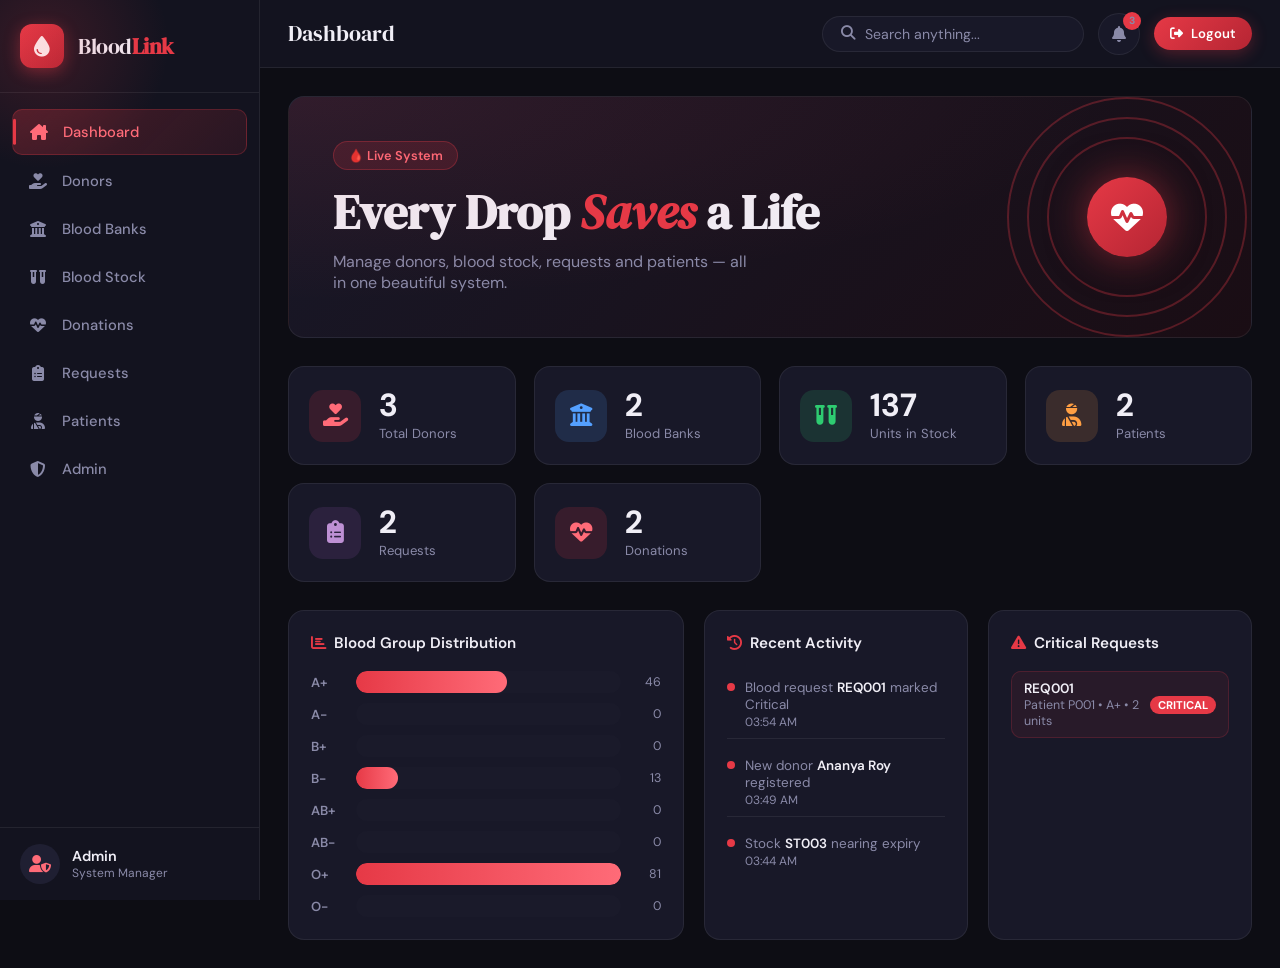
==== commit ec67e694: "my local changes" ====
--- a/index.html
+++ b/index.html
@@ -26,12 +26,13 @@
     <a href="#" class="nav-item" data-section="donations"><i class="fa-solid fa-heart-pulse"></i><span>Donations</span></a>
     <a href="#" class="nav-item" data-section="requests"><i class="fa-solid fa-clipboard-list"></i><span>Requests</span></a>
     <a href="#" class="nav-item" data-section="patients"><i class="fa-solid fa-user-injured"></i><span>Patients</span></a>
+    <a href="admin.html" class="nav-item"><i class="fa-solid fa-shield-halved"></i><span>Admin</span></a>
   </nav>
   <div class="sidebar-footer">
     <div class="user-info">
       <div class="user-avatar"><i class="fa-solid fa-user-shield"></i></div>
       <div>
-        <div class="user-name">Admin</div>
+        <div class="user-name" id="sidebar-username">Admin</div>
         <div class="user-role">System Manager</div>
       </div>
     </div>
@@ -55,6 +56,9 @@
         <input type="text" placeholder="Search anything..." id="global-search"/>
       </div>
       <button class="notif-btn"><i class="fa-solid fa-bell"></i><span class="badge">3</span></button>
+      <button class="btn-primary" style="padding:8px 16px;font-size:0.82rem" onclick="handleLogout()">
+        <i class="fa-solid fa-right-from-bracket"></i> Logout
+      </button>
     </div>
   </header>
 
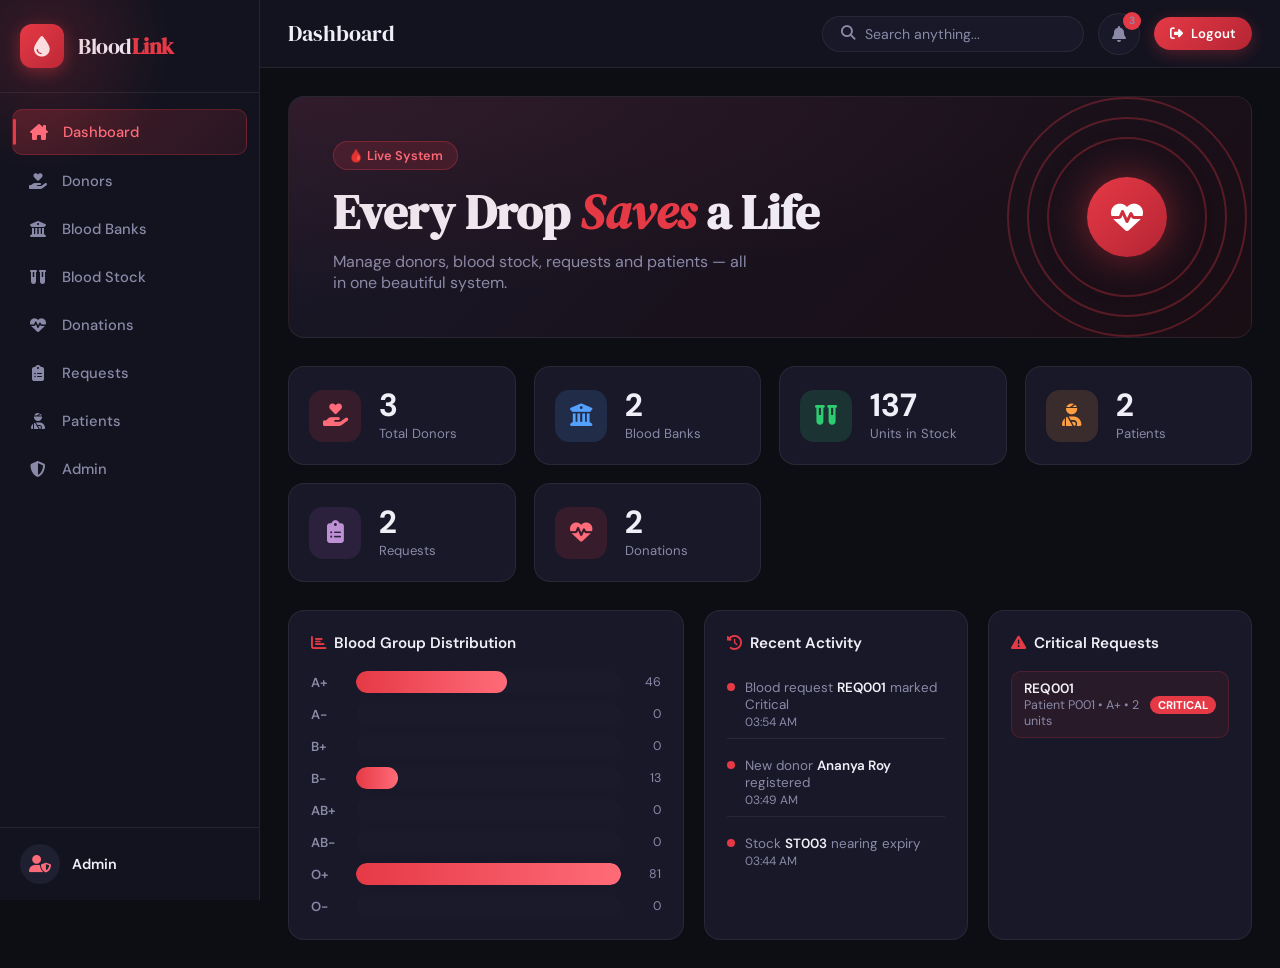
==== commit 641cf2e2: "resolved merge conflicts" ====
--- a/index.html
+++ b/index.html
@@ -33,9 +33,6 @@
       <div class="user-avatar"><i class="fa-solid fa-user-shield"></i></div>
       <div>
         <div class="user-name" id="sidebar-username">Admin</div>
-        <div class="user-role">System Manager</div>
-      </div>
-    </div>
   </div>
 </aside>
 
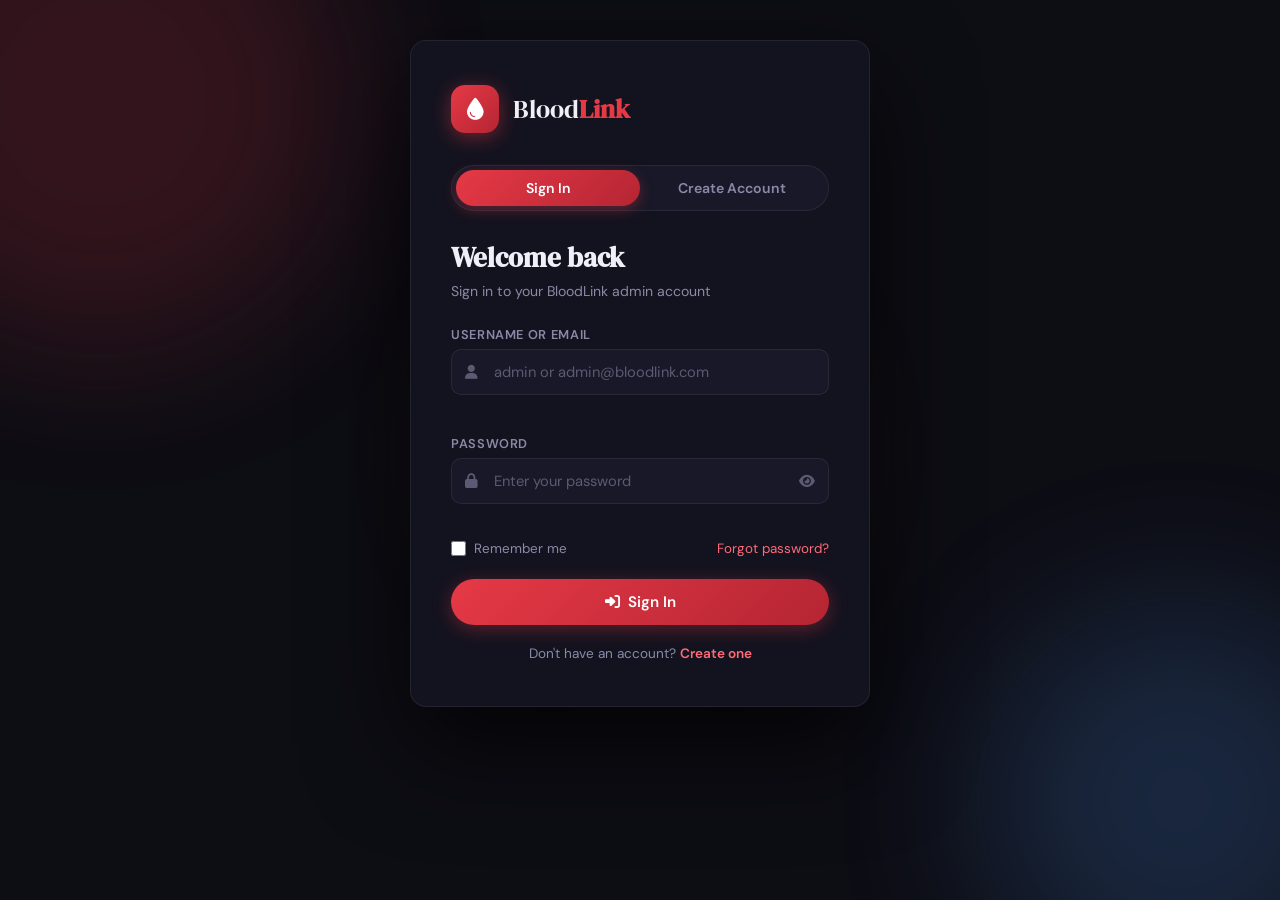
==== commit 24deb8f2: "Updated login and frontend pages" ====
--- a/index.html
+++ b/index.html
@@ -9,6 +9,14 @@
   <link rel="stylesheet" href="https://cdnjs.cloudflare.com/ajax/libs/font-awesome/6.5.0/css/all.min.css"/>
 </head>
 <body>
+<script>
+  // Auth guard: redirect to login if no session
+  (function() {
+    if (!sessionStorage.getItem('bl_user')) {
+      window.location.replace('login.html');
+    }
+  })();
+</script>
 
 <!-- SIDEBAR -->
 <aside class="sidebar" id="sidebar">
@@ -25,6 +33,7 @@
     <a href="#" class="nav-item" data-section="bloodstock"><i class="fa-solid fa-vials"></i><span>Blood Stock</span></a>
     <a href="#" class="nav-item" data-section="donations"><i class="fa-solid fa-heart-pulse"></i><span>Donations</span></a>
     <a href="#" class="nav-item" data-section="requests"><i class="fa-solid fa-clipboard-list"></i><span>Requests</span></a>
+    <a href="#" class="nav-item" data-section="emergency"><i class="fa-solid fa-clock-rotate-left"></i><span>Emergency Timer</span></a>
     <a href="#" class="nav-item" data-section="patients"><i class="fa-solid fa-user-injured"></i><span>Patients</span></a>
     <a href="admin.html" class="nav-item"><i class="fa-solid fa-shield-halved"></i><span>Admin</span></a>
   </nav>
@@ -231,6 +240,67 @@
       </table>
     </div>
   </section>
+
+  <!-- ===================== EMERGENCY BLOOD TIMER ===================== -->
+  <section class="section" id="section-emergency">
+    <div class="section-header">
+      <div>
+        <h2><i class="fa-solid fa-clock-rotate-left" style="color:var(--red);margin-right:8px"></i>Emergency Blood Timer</h2>
+        <p>Track urgency of blood requests — auto-escalates to Critical when time is low</p>
+      </div>
+      <button class="btn-primary" onclick="openModal('emergency-modal')"><i class="fa-solid fa-plus"></i> New Emergency Request</button>
+    </div>
+
+    <!-- Summary Cards -->
+    <div class="stats-grid" style="margin-bottom:24px">
+      <div class="stat-card c1"><div class="stat-icon"><i class="fa-solid fa-triangle-exclamation"></i></div><div class="stat-info"><div class="stat-num" id="em-stat-critical">0</div><div class="stat-label">Critical (Expired/&lt;1h)</div></div></div>
+      <div class="stat-card c2"><div class="stat-icon"><i class="fa-solid fa-fire"></i></div><div class="stat-info"><div class="stat-num" id="em-stat-urgent">0</div><div class="stat-label">Urgent (&lt;4h left)</div></div></div>
+      <div class="stat-card c3"><div class="stat-icon"><i class="fa-solid fa-clock"></i></div><div class="stat-info"><div class="stat-num" id="em-stat-moderate">0</div><div class="stat-label">Moderate (&lt;12h left)</div></div></div>
+      <div class="stat-card c5"><div class="stat-icon"><i class="fa-solid fa-circle-check"></i></div><div class="stat-info"><div class="stat-num" id="em-stat-stable">0</div><div class="stat-label">Stable (&gt;12h left)</div></div></div>
+    </div>
+
+    <!-- Filter Bar -->
+    <div class="filter-bar">
+      <input type="text" class="filter-input" placeholder="Search emergency requests..." oninput="filterEmergencyTable(this.value)"/>
+      <select class="filter-select" id="em-urgency-filter" onchange="filterEmergencyByUrgency(this.value)">
+        <option value="">All Urgency Levels</option>
+        <option value="critical">Critical</option>
+        <option value="urgent">Urgent</option>
+        <option value="moderate">Moderate</option>
+        <option value="stable">Stable</option>
+      </select>
+      <select class="filter-select" id="em-status-filter" onchange="filterEmergencyByStatus(this.value)">
+        <option value="">All Statuses</option>
+        <option value="Active">Active</option>
+        <option value="Fulfilled">Fulfilled</option>
+        <option value="Cancelled">Cancelled</option>
+      </select>
+    </div>
+
+    <!-- Emergency Requests Table -->
+    <div class="table-wrapper">
+      <table class="data-table" id="emergency-table">
+        <thead>
+          <tr>
+            <th>ID</th>
+            <th>Patient</th>
+            <th>Blood Group</th>
+            <th>Hospital / Location</th>
+            <th>Units</th>
+            <th>Deadline</th>
+            <th>⏰ Time Left</th>
+            <th>Urgency</th>
+            <th>Status</th>
+            <th>Actions</th>
+          </tr>
+        </thead>
+        <tbody id="emergency-tbody">
+          <tr><td colspan="10" class="no-data"><i class="fa-solid fa-clock-rotate-left"></i> No emergency requests yet. Add one!</td></tr>
+        </tbody>
+      </table>
+    </div>
+  </section>
+
 </main>
 
 <!-- ======== MODALS ======== -->
@@ -381,6 +451,45 @@
         <div class="form-group"><label>Disease / Condition</label><input type="text" id="p-disease" placeholder="e.g. Thalassemia" required/></div>
       </div>
       <div class="modal-actions"><button type="button" class="btn-secondary" onclick="closeModal('patient-modal')">Cancel</button><button type="submit" class="btn-primary">Save Patient</button></div>
+    </form>
+  </div>
+</div>
+
+<!-- EMERGENCY MODAL -->
+<div class="modal-overlay" id="emergency-modal">
+  <div class="modal">
+    <div class="modal-header">
+      <h3><i class="fa-solid fa-clock-rotate-left"></i> <span id="emergency-modal-title">New Emergency Blood Request</span></h3>
+      <button onclick="closeModal('emergency-modal')"><i class="fa-solid fa-xmark"></i></button>
+    </div>
+    <form class="modal-form" onsubmit="saveEmergency(event)">
+      <input type="hidden" id="emergency-edit-id"/>
+      <div class="form-row">
+        <div class="form-group"><label>Request ID</label><input type="text" id="em-id" placeholder="e.g. EMR001" required/></div>
+        <div class="form-group"><label>Patient ID</label><input type="text" id="em-patient" placeholder="e.g. P001" required/></div>
+      </div>
+      <div class="form-row">
+        <div class="form-group"><label>Blood Group</label>
+          <select id="em-bg" required><option value="">Select</option><option>A+</option><option>A-</option><option>B+</option><option>B-</option><option>AB+</option><option>AB-</option><option>O+</option><option>O-</option></select>
+        </div>
+        <div class="form-group"><label>Units Required</label><input type="number" id="em-qty" min="1" placeholder="e.g. 2" required/></div>
+      </div>
+      <div class="form-group"><label>Hospital / Location</label><input type="text" id="em-hospital" placeholder="e.g. City General Hospital, ICU" required/></div>
+      <div class="form-row">
+        <div class="form-group"><label>Deadline Date</label><input type="date" id="em-deadline-date" required/></div>
+        <div class="form-group"><label>Deadline Time</label><input type="time" id="em-deadline-time" required/></div>
+      </div>
+      <div class="form-row">
+        <div class="form-group"><label>Contact Number</label><input type="tel" id="em-contact" placeholder="+91 99999 99999" required/></div>
+        <div class="form-group"><label>Status</label>
+          <select id="em-status" required><option value="">Select</option><option>Active</option><option>Fulfilled</option><option>Cancelled</option></select>
+        </div>
+      </div>
+      <div class="form-group"><label>Notes (optional)</label><input type="text" id="em-notes" placeholder="e.g. Patient in ICU, surgery scheduled"/></div>
+      <div class="modal-actions">
+        <button type="button" class="btn-secondary" onclick="closeModal('emergency-modal')">Cancel</button>
+        <button type="submit" class="btn-primary"><i class="fa-solid fa-clock-rotate-left"></i> Save Emergency Request</button>
+      </div>
     </form>
   </div>
 </div>
@@ -405,3 +514,4 @@
 <script src="app.js"></script>
 </body>
 </html>
+
